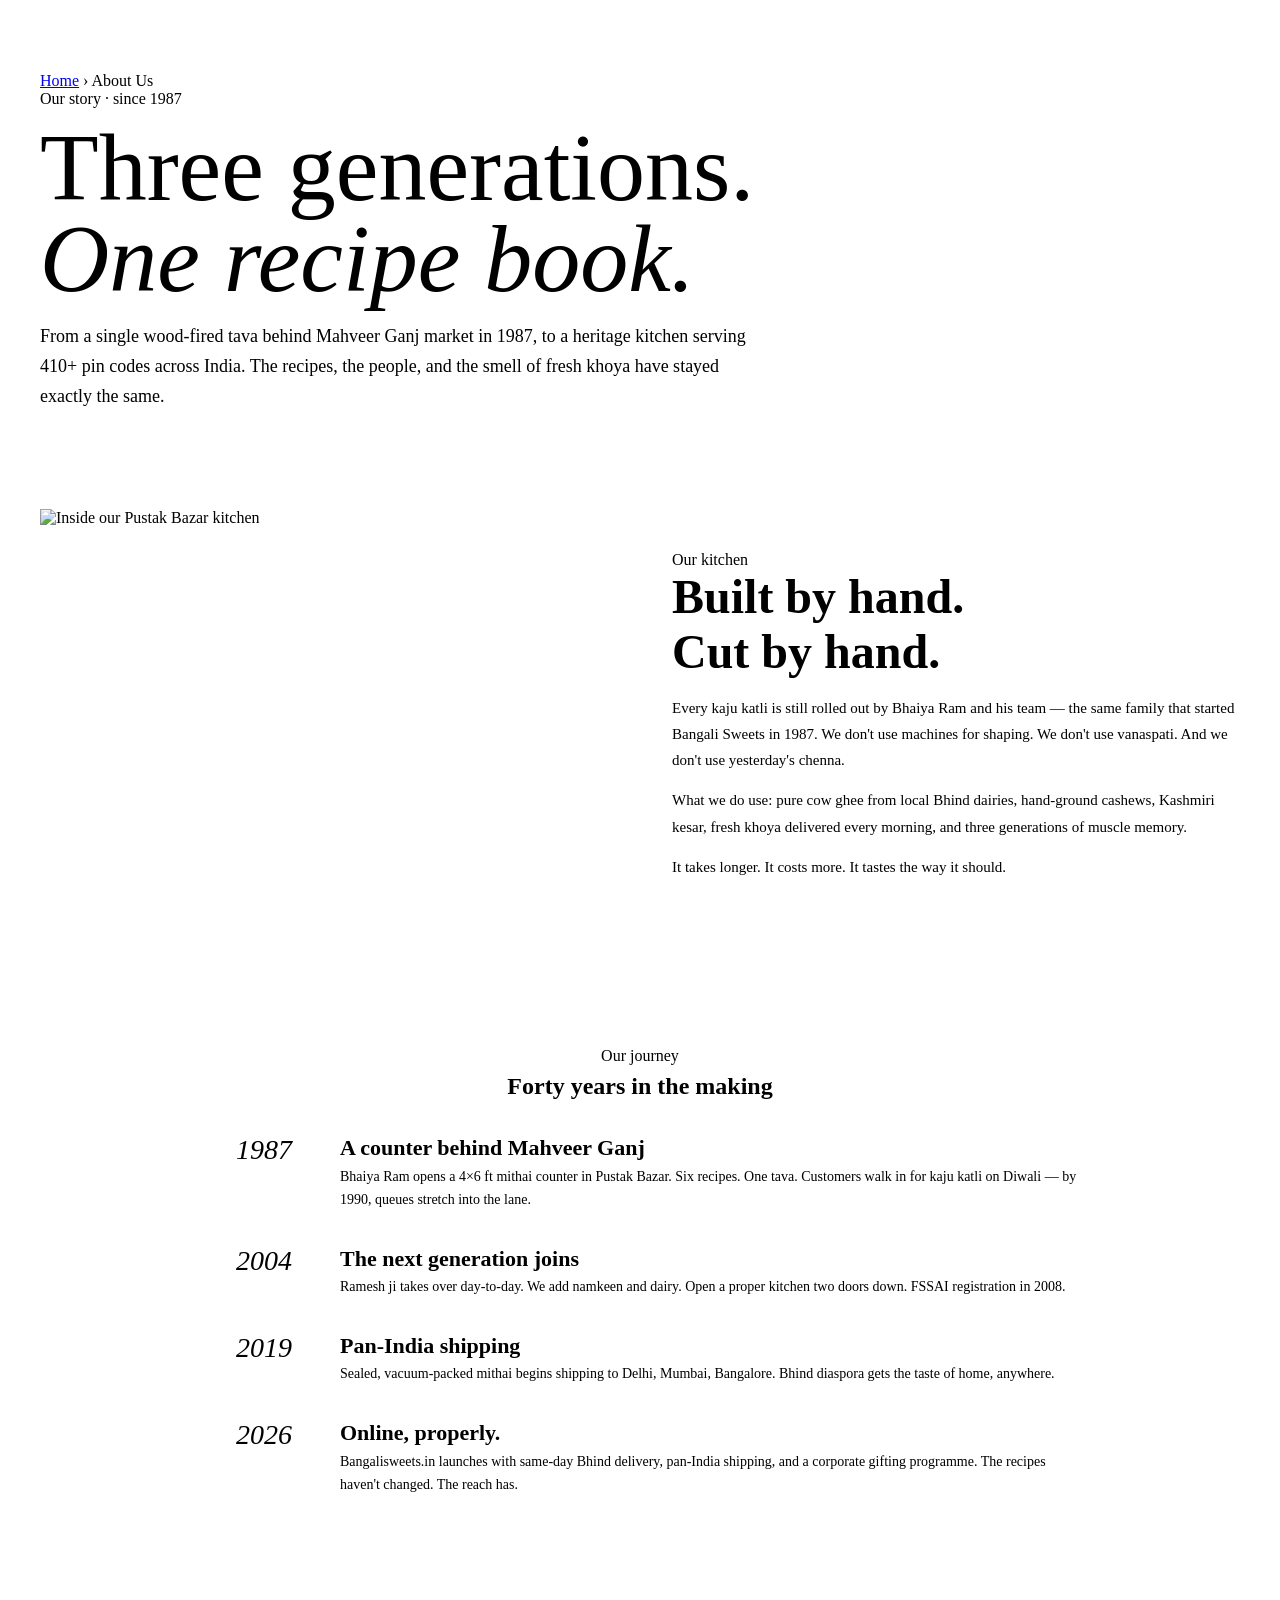
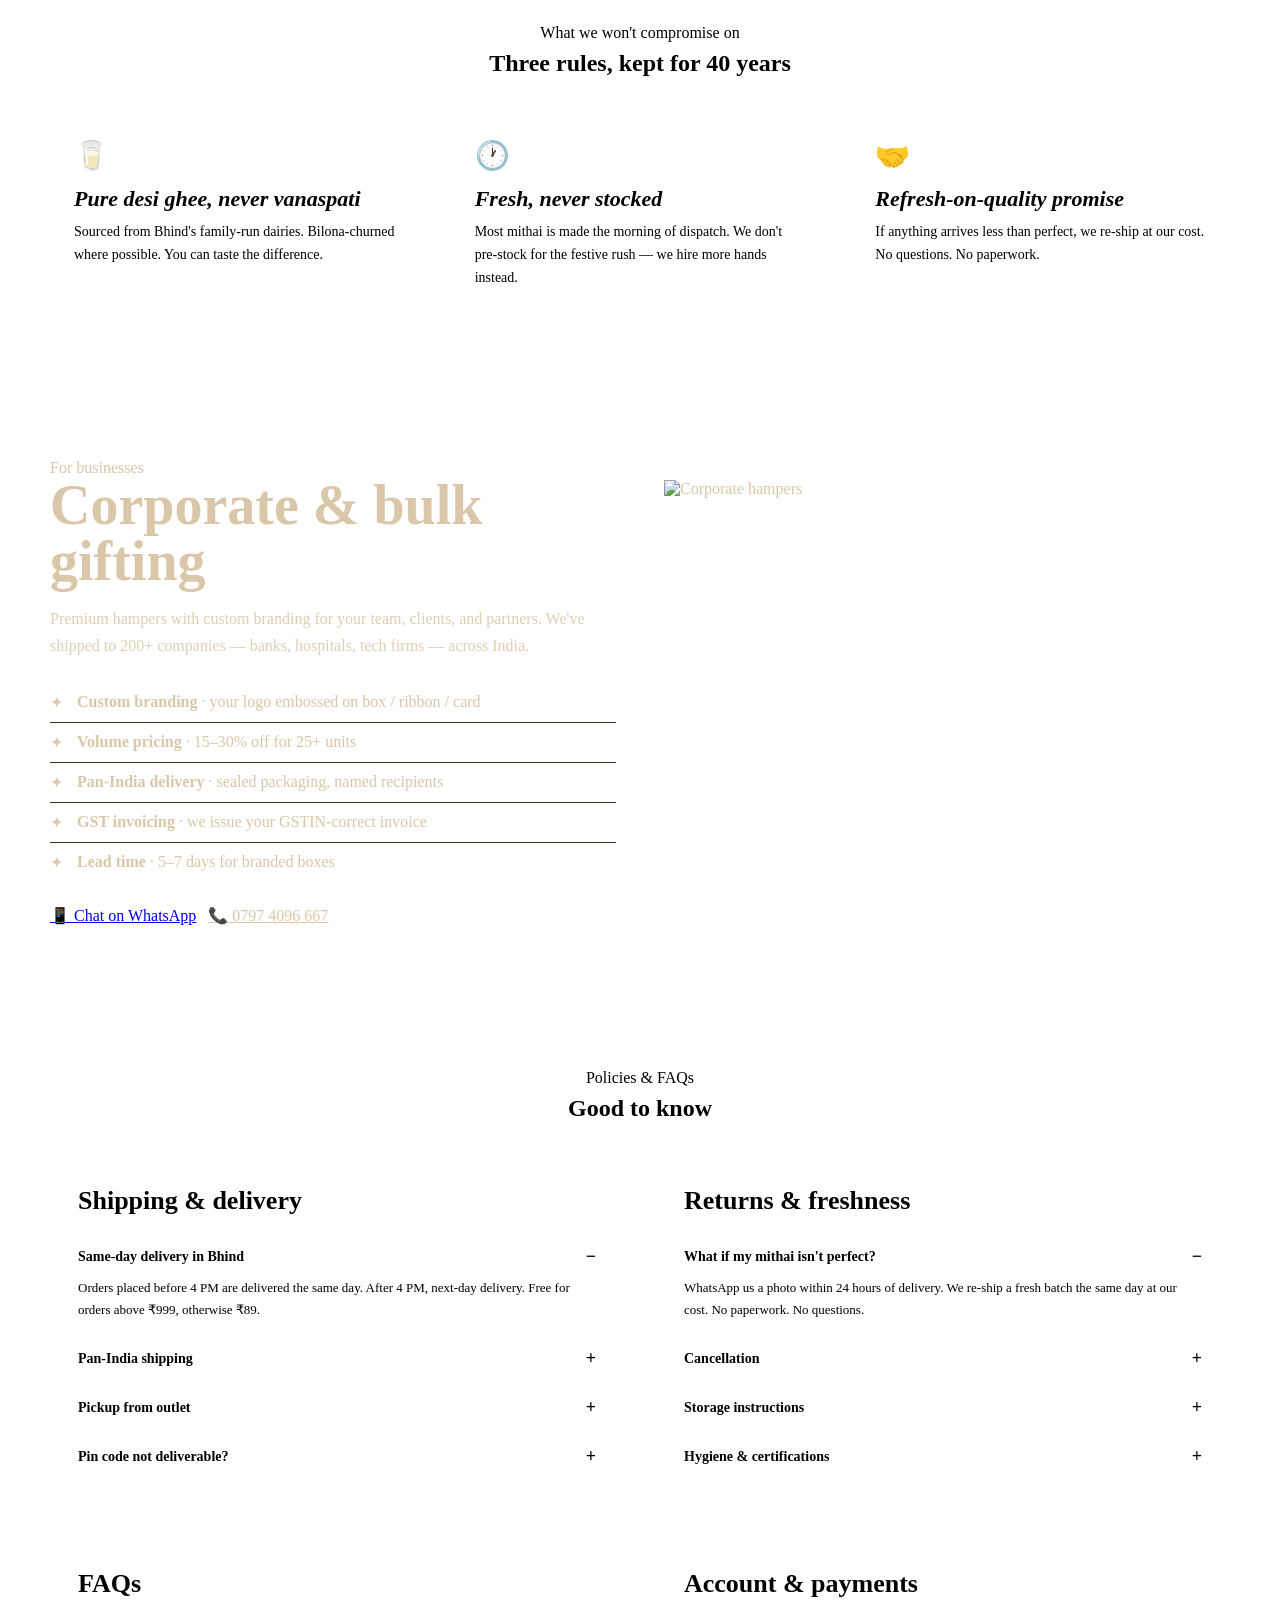
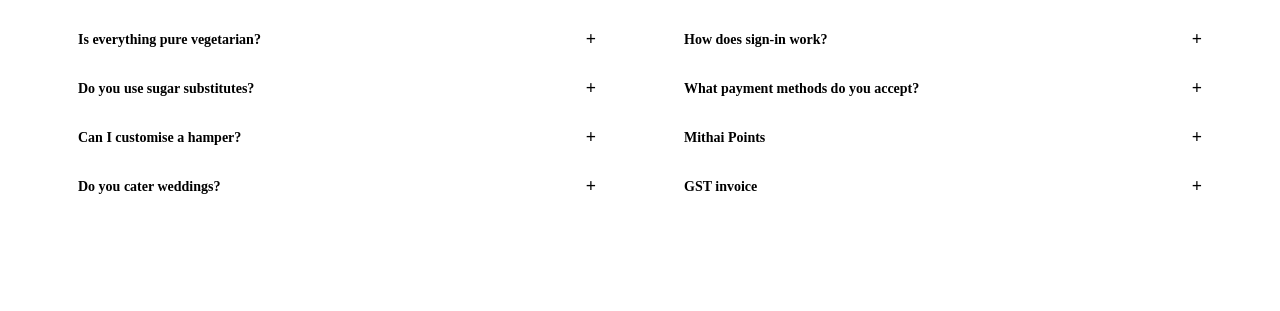
==== about.html @ 1b6e469c "basic backend integration" ====
<!doctype html>
<html lang="en">
<head>
  <meta charset="utf-8"/>
  <meta name="viewport" content="width=device-width, initial-scale=1"/>
  <title>About Us — Bangali Sweets, Bhind · Since 1987</title>
  <meta name="description" content="Three generations of mithai-making in Pustak Bazar, Bhind. Read about our story, kitchen, shipping policy, and corporate gifting programme."/>
  <link rel="canonical" href="https://bangalisweets.in/about.html"/>
  <link rel="preconnect" href="https://fonts.googleapis.com"/>
  <link rel="preconnect" href="https://fonts.gstatic.com" crossorigin/>
  <link href="https://fonts.googleapis.com/css2?family=Cormorant+Garamond:ital,wght@0,400;0,500;0,600;0,700;1,400;1,500;1,600;1,700&family=Manrope:wght@400;500;600;700;800&family=Hind:wght@400;500;600;700&family=Tiro+Devanagari+Hindi:ital@0;1&display=swap" rel="stylesheet"/>
  <link rel="stylesheet" href="assets/site.css"/>
  <style>
    .about-hero {
      padding: 64px 32px 32px;
      max-width: 1320px;
      margin: 0 auto;
    }
    .about-hero h1 { font-family: var(--display); font-size: clamp(48px, 8vw, 96px); margin: 14px 0; line-height: 0.95; font-weight: 500; }
    .about-hero h1 .alt { font-style: italic; color: var(--accent); }
    .about-hero .lede { font-size: 18px; color: var(--ink-2); line-height: 1.65; max-width: 720px; }

    .story-grid {
      max-width: 1320px;
      margin: 0 auto;
      padding: 48px 32px;
      display: grid;
      grid-template-columns: 1fr 1fr;
      gap: 64px;
      align-items: center;
    }
    .story-grid .tile { aspect-ratio: 4/3; border-radius: var(--radius-lg); }
    .story-grid p { font-size: 15px; line-height: 1.75; color: var(--ink-2); margin: 0 0 14px; }
    .story-grid h2 { font-family: var(--display); font-size: clamp(32px, 5vw, 48px); margin: 0 0 16px; }

    .timeline-section { padding: 64px 32px; background: var(--paper); }
    .timeline {
      max-width: 880px;
      margin: 0 auto;
      position: relative;
    }
    .timeline::before {
      content: "";
      position: absolute;
      left: 110px; top: 8px; bottom: 8px;
      width: 1px;
      background: var(--rule-strong);
    }
    .tl-row {
      display: grid;
      grid-template-columns: 110px 30px 1fr;
      gap: 0;
      margin-bottom: 36px;
    }
    .tl-row:last-child { margin-bottom: 0; }
    .tl-year { font-family: var(--display); font-style: italic; font-size: 28px; color: var(--accent); text-align: right; padding-right: 18px; line-height: 1; }
    .tl-dot {
      position: relative;
      display: flex;
      justify-content: center;
    }
    .tl-dot::before {
      content: "";
      position: absolute;
      top: 6px;
      width: 14px; height: 14px;
      border-radius: 50%;
      background: var(--gold);
      border: 3px solid var(--paper);
    }
    .tl-body h3 { font-family: var(--display); font-size: 22px; margin: 0 0 4px; line-height: 1.1; }
    .tl-body p { margin: 0; color: var(--ink-2); font-size: 14px; line-height: 1.65; }

    .values-section { padding: 64px 32px; }
    .values-grid {
      max-width: 1180px;
      margin: 0 auto;
      display: grid;
      grid-template-columns: repeat(3, 1fr);
      gap: 22px;
    }
    .value-card {
      padding: 26px 24px;
      border: 1px solid var(--rule);
      border-radius: var(--radius-lg);
      background: var(--paper);
    }
    .value-card .ic { font-size: 28px; margin-bottom: 14px; }
    .value-card h3 { font-family: var(--display); font-size: 22px; margin: 0 0 8px; font-style: italic; }
    .value-card p { color: var(--ink-2); font-size: 14px; line-height: 1.65; margin: 0; }

    /* B2B */
    .b2b-section {
      padding: 80px 32px;
      background: var(--ink);
      color: #dac6a8;
    }
    .b2b-grid {
      max-width: 1180px;
      margin: 0 auto;
      display: grid;
      grid-template-columns: 1fr 1fr;
      gap: 48px;
      align-items: center;
    }
    .b2b-section h2 { font-family: var(--display); font-size: clamp(36px, 5vw, 56px); color: var(--gold); margin: 0 0 16px; line-height: 1; }
    .b2b-section .lede { font-size: 16px; line-height: 1.7; opacity: .85; margin: 0 0 24px; }
    .b2b-section ul { list-style: none; padding: 0; }
    .b2b-section li { padding: 10px 0; border-bottom: 1px solid #3a2a1a; display: flex; gap: 14px; }
    .b2b-section li:last-child { border-bottom: none; }
    .b2b-section li::before { content: "✦"; color: var(--gold); }
    .b2b-section .tile { aspect-ratio: 4/3; border-radius: var(--radius-lg); }

    /* Policies (FAQ + shipping etc.) */
    .policies-section { padding: 64px 32px; }
    .policies-grid {
      max-width: 1180px;
      margin: 0 auto;
      display: grid;
      grid-template-columns: 1fr 1fr;
      gap: 32px;
    }
    .policy-card {
      background: var(--paper);
      border: 1px solid var(--rule);
      border-radius: var(--radius-lg);
      padding: 28px;
    }
    .policy-card h3 { font-family: var(--display); font-size: 26px; margin: 0 0 16px; }
    .policy-card details {
      border-bottom: 1px solid var(--rule);
      padding: 14px 0;
    }
    .policy-card details:last-child { border-bottom: none; }
    .policy-card summary {
      list-style: none;
      cursor: pointer;
      font-weight: 600;
      font-size: 14px;
      display: flex; justify-content: space-between; align-items: center;
    }
    .policy-card summary::after { content: "+"; font-size: 18px; color: var(--ink-3); }
    .policy-card details[open] summary::after { content: "−"; }
    .policy-card p { color: var(--ink-2); font-size: 13px; line-height: 1.65; margin: 10px 0 0; }

    @media (max-width: 880px) {
      .story-grid { grid-template-columns: 1fr; gap: 32px; }
      .values-grid { grid-template-columns: 1fr; }
      .b2b-grid { grid-template-columns: 1fr; gap: 32px; }
      .policies-grid { grid-template-columns: 1fr; }
      .timeline::before { left: 14px; }
      .tl-row { grid-template-columns: 30px 1fr; }
      .tl-year { display: block; grid-column: 1 / -1; text-align: left; padding-right: 0; margin-bottom: 8px; }
    }
    @media (max-width: 540px) {
      .about-hero, .story-grid, .timeline-section, .values-section, .policies-section, .b2b-section { padding-left: 16px; padding-right: 16px; }
    }
  </style>
</head>
<body>
  <header id="site-header"></header>

  <main>
    <section class="about-hero" id="story">
      <nav class="crumb">
        <a href="index.html">Home</a>
        <span class="sep">›</span>
        <span class="curr">About Us</span>
      </nav>
      <div class="eyebrow" style="color: var(--gold)">Our story · since 1987</div>
      <h1>Three generations.<br/><span class="alt">One recipe book.</span></h1>
      <p class="lede">From a single wood-fired tava behind Mahveer Ganj market in 1987, to a heritage kitchen serving 410+ pin codes across India. The recipes, the people, and the smell of fresh khoya have stayed exactly the same.</p>
    </section>

    <section class="story-grid">
      <div class="tile">
        <img src="https://images.unsplash.com/photo-1606312619070-d48b4c652a52?w=900&q=80&auto=format" alt="Inside our Pustak Bazar kitchen"/>
      </div>
      <div>
        <div class="eyebrow">Our kitchen</div>
        <h2>Built by hand. <br/>Cut by hand.</h2>
        <p>Every kaju katli is still rolled out by Bhaiya Ram and his team — the same family that started Bangali Sweets in 1987. We don't use machines for shaping. We don't use vanaspati. And we don't use yesterday's chenna.</p>
        <p>What we do use: pure cow ghee from local Bhind dairies, hand-ground cashews, Kashmiri kesar, fresh khoya delivered every morning, and three generations of muscle memory.</p>
        <p>It takes longer. It costs more. It tastes the way it should.</p>
      </div>
    </section>

    <section class="timeline-section">
      <div style="max-width: 880px; margin: 0 auto; text-align: center;">
        <div class="eyebrow" style="color: var(--gold)">Our journey</div>
        <h2 class="h2 disp" style="margin: 8px 0 36px;">Forty years in the making</h2>
      </div>
      <div class="timeline">
        <div class="tl-row">
          <div class="tl-year">1987</div><div class="tl-dot"></div>
          <div class="tl-body">
            <h3>A counter behind Mahveer Ganj</h3>
            <p>Bhaiya Ram opens a 4×6 ft mithai counter in Pustak Bazar. Six recipes. One tava. Customers walk in for kaju katli on Diwali — by 1990, queues stretch into the lane.</p>
          </div>
        </div>
        <div class="tl-row">
          <div class="tl-year">2004</div><div class="tl-dot"></div>
          <div class="tl-body">
            <h3>The next generation joins</h3>
            <p>Ramesh ji takes over day-to-day. We add namkeen and dairy. Open a proper kitchen two doors down. FSSAI registration in 2008.</p>
          </div>
        </div>
        <div class="tl-row">
          <div class="tl-year">2019</div><div class="tl-dot"></div>
          <div class="tl-body">
            <h3>Pan-India shipping</h3>
            <p>Sealed, vacuum-packed mithai begins shipping to Delhi, Mumbai, Bangalore. Bhind diaspora gets the taste of home, anywhere.</p>
          </div>
        </div>
        <div class="tl-row">
          <div class="tl-year">2026</div><div class="tl-dot"></div>
          <div class="tl-body">
            <h3>Online, properly.</h3>
            <p>Bangalisweets.in launches with same-day Bhind delivery, pan-India shipping, and a corporate gifting programme. The recipes haven't changed. The reach has.</p>
          </div>
        </div>
      </div>
    </section>

    <section class="values-section">
      <div style="max-width: 1180px; margin: 0 auto; text-align: center; margin-bottom: 36px;">
        <div class="eyebrow">What we won't compromise on</div>
        <h2 class="h2 disp" style="margin: 8px 0 0;">Three rules, kept for 40 years</h2>
      </div>
      <div class="values-grid">
        <div class="value-card">
          <div class="ic">🥛</div>
          <h3>Pure desi ghee, never vanaspati</h3>
          <p>Sourced from Bhind's family-run dairies. Bilona-churned where possible. You can taste the difference.</p>
        </div>
        <div class="value-card">
          <div class="ic">🕐</div>
          <h3>Fresh, never stocked</h3>
          <p>Most mithai is made the morning of dispatch. We don't pre-stock for the festive rush — we hire more hands instead.</p>
        </div>
        <div class="value-card">
          <div class="ic">🤝</div>
          <h3>Refresh-on-quality promise</h3>
          <p>If anything arrives less than perfect, we re-ship at our cost. No questions. No paperwork.</p>
        </div>
      </div>
    </section>

    <section class="b2b-section" id="corporate">
      <div class="b2b-grid">
        <div>
          <div class="eyebrow" style="color: var(--gold)">For businesses</div>
          <h2>Corporate &amp; bulk gifting</h2>
          <p class="lede">Premium hampers with custom branding for your team, clients, and partners. We've shipped to 200+ companies — banks, hospitals, tech firms — across India.</p>
          <ul>
            <li><span><strong>Custom branding</strong> · your logo embossed on box / ribbon / card</span></li>
            <li><span><strong>Volume pricing</strong> · 15–30% off for 25+ units</span></li>
            <li><span><strong>Pan-India delivery</strong> · sealed packaging, named recipients</span></li>
            <li><span><strong>GST invoicing</strong> · we issue your GSTIN-correct invoice</span></li>
            <li><span><strong>Lead time</strong> · 5–7 days for branded boxes</span></li>
          </ul>
          <div style="display: flex; gap: 12px; margin-top: 24px; flex-wrap: wrap;">
            <a class="btn btn-gold btn-lg" href="https://wa.me/917974096667">📱 Chat on WhatsApp</a>
            <a class="btn btn-ghost btn-lg" style="border-color: #5a4a3a; color: var(--gold)" href="tel:+917974096667">📞 0797 4096 667</a>
          </div>
        </div>
        <div class="tile">
          <img src="https://images.unsplash.com/photo-1599490659213-e2b9527bd087?w=900&q=80&auto=format" alt="Corporate hampers"/>
        </div>
      </div>
    </section>

    <section class="policies-section" id="shipping">
      <div style="max-width: 1180px; margin: 0 auto; text-align: center; margin-bottom: 36px;">
        <div class="eyebrow">Policies &amp; FAQs</div>
        <h2 class="h2 disp" style="margin: 8px 0 0;">Good to know</h2>
      </div>
      <div class="policies-grid">
        <div class="policy-card" id="shipping-info">
          <h3>Shipping &amp; delivery</h3>
          <details open>
            <summary>Same-day delivery in Bhind</summary>
            <p>Orders placed before 4 PM are delivered the same day. After 4 PM, next-day delivery. Free for orders above ₹999, otherwise ₹89.</p>
          </details>
          <details>
            <summary>Pan-India shipping</summary>
            <p>3–5 business days via Delhivery / Bluedart. ₹89 per kg, free above ₹1,499. Sealed packaging with thermal liners for mithai &amp; dairy.</p>
          </details>
          <details>
            <summary>Pickup from outlet</summary>
            <p>Order online, pick up from our Pustak Bazar outlet. Always FREE. We'll WhatsApp you when ready — usually within 30 minutes.</p>
          </details>
          <details>
            <summary>Pin code not deliverable?</summary>
            <p>We deliver to 410+ pin codes. If yours isn't covered, WhatsApp us — for premium orders we arrange a direct courier.</p>
          </details>
        </div>

        <div class="policy-card" id="returns">
          <h3>Returns &amp; freshness</h3>
          <details open>
            <summary>What if my mithai isn't perfect?</summary>
            <p>WhatsApp us a photo within 24 hours of delivery. We re-ship a fresh batch the same day at our cost. No paperwork. No questions.</p>
          </details>
          <details>
            <summary>Cancellation</summary>
            <p>Cancel free of charge up to 1 hour before dispatch. After dispatch, no cancellations on perishable items.</p>
          </details>
          <details>
            <summary>Storage instructions</summary>
            <p>Most mithai: 5–10 days at room temperature in a sealed container. Khoya-based items (kalakand, rasgulla): refrigerate within 2 days. Each pack carries item-specific instructions.</p>
          </details>
          <details>
            <summary>Hygiene &amp; certifications</summary>
            <p>FSSAI Lic. ${BB.shop.fssai}. Monthly kitchen audits. All ingredients GMP-tracked. Vegetarian-only kitchen.</p>
          </details>
        </div>

        <div class="policy-card" id="faq">
          <h3>FAQs</h3>
          <details>
            <summary>Is everything pure vegetarian?</summary>
            <p>Yes. We have been a 100% vegetarian kitchen since day one. No eggs in mithai. Our bakery has eggless options clearly marked.</p>
          </details>
          <details>
            <summary>Do you use sugar substitutes?</summary>
            <p>Our Anjeer Roll is naturally sweetened with figs and dates — no added sugar. On request we can prepare sugar-free versions of select mithai for diabetic customers (5-day lead time).</p>
          </details>
          <details>
            <summary>Can I customise a hamper?</summary>
            <p>Yes. WhatsApp us your selection and we'll build a custom box. Minimum order ₹999. Add notes, ribbons, custom cards.</p>
          </details>
          <details>
            <summary>Do you cater weddings?</summary>
            <p>Yes — full mithai &amp; namkeen catering for weddings in Bhind / Gwalior region. WhatsApp 0797 4096 667 for our wedding rate card.</p>
          </details>
        </div>

        <div class="policy-card">
          <h3>Account &amp; payments</h3>
          <details>
            <summary>How does sign-in work?</summary>
            <p>Just your phone number — we send a 6-digit OTP. No passwords to remember. Your orders, addresses and Mithai Points are saved to your number.</p>
          </details>
          <details>
            <summary>What payment methods do you accept?</summary>
            <p>UPI (PhonePe, Google Pay, Paytm), debit &amp; credit cards, net banking. Cash on Delivery is available within Bhind only.</p>
          </details>
          <details>
            <summary>Mithai Points</summary>
            <p>Earn 2 points per ₹100 spent. 200 points = ₹100 off your next order. Valid for 1 year from earning.</p>
          </details>
          <details>
            <summary>GST invoice</summary>
            <p>Add your GSTIN at checkout and we'll issue a tax invoice. Required for corporate / B2B orders.</p>
          </details>
        </div>
      </div>
    </section>
  </main>

  <footer id="site-footer"></footer>

  <script src="assets/catalog.js"></script>
  <script src="assets/app.js"></script>
  <script src="assets/api.js"></script>
  <script>
    BB_APP.mount();
  </script>
</body>
</html>
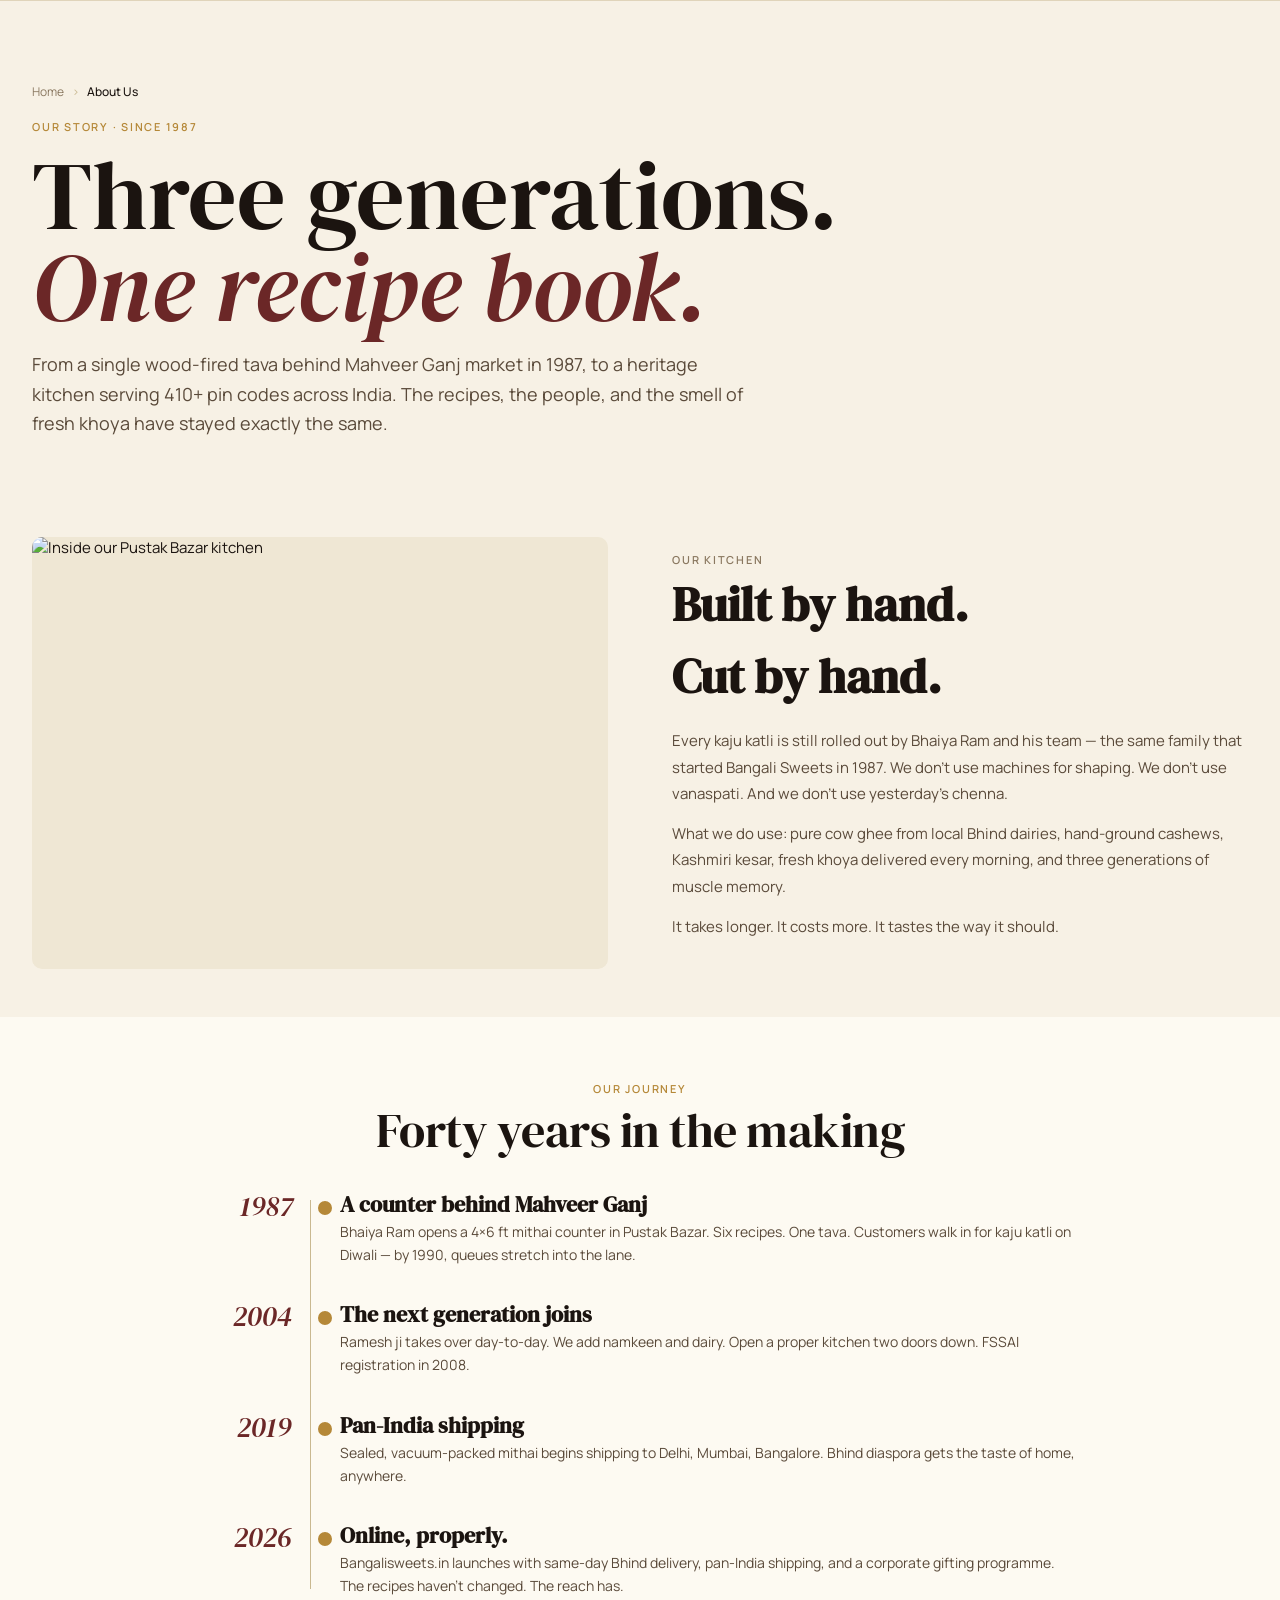
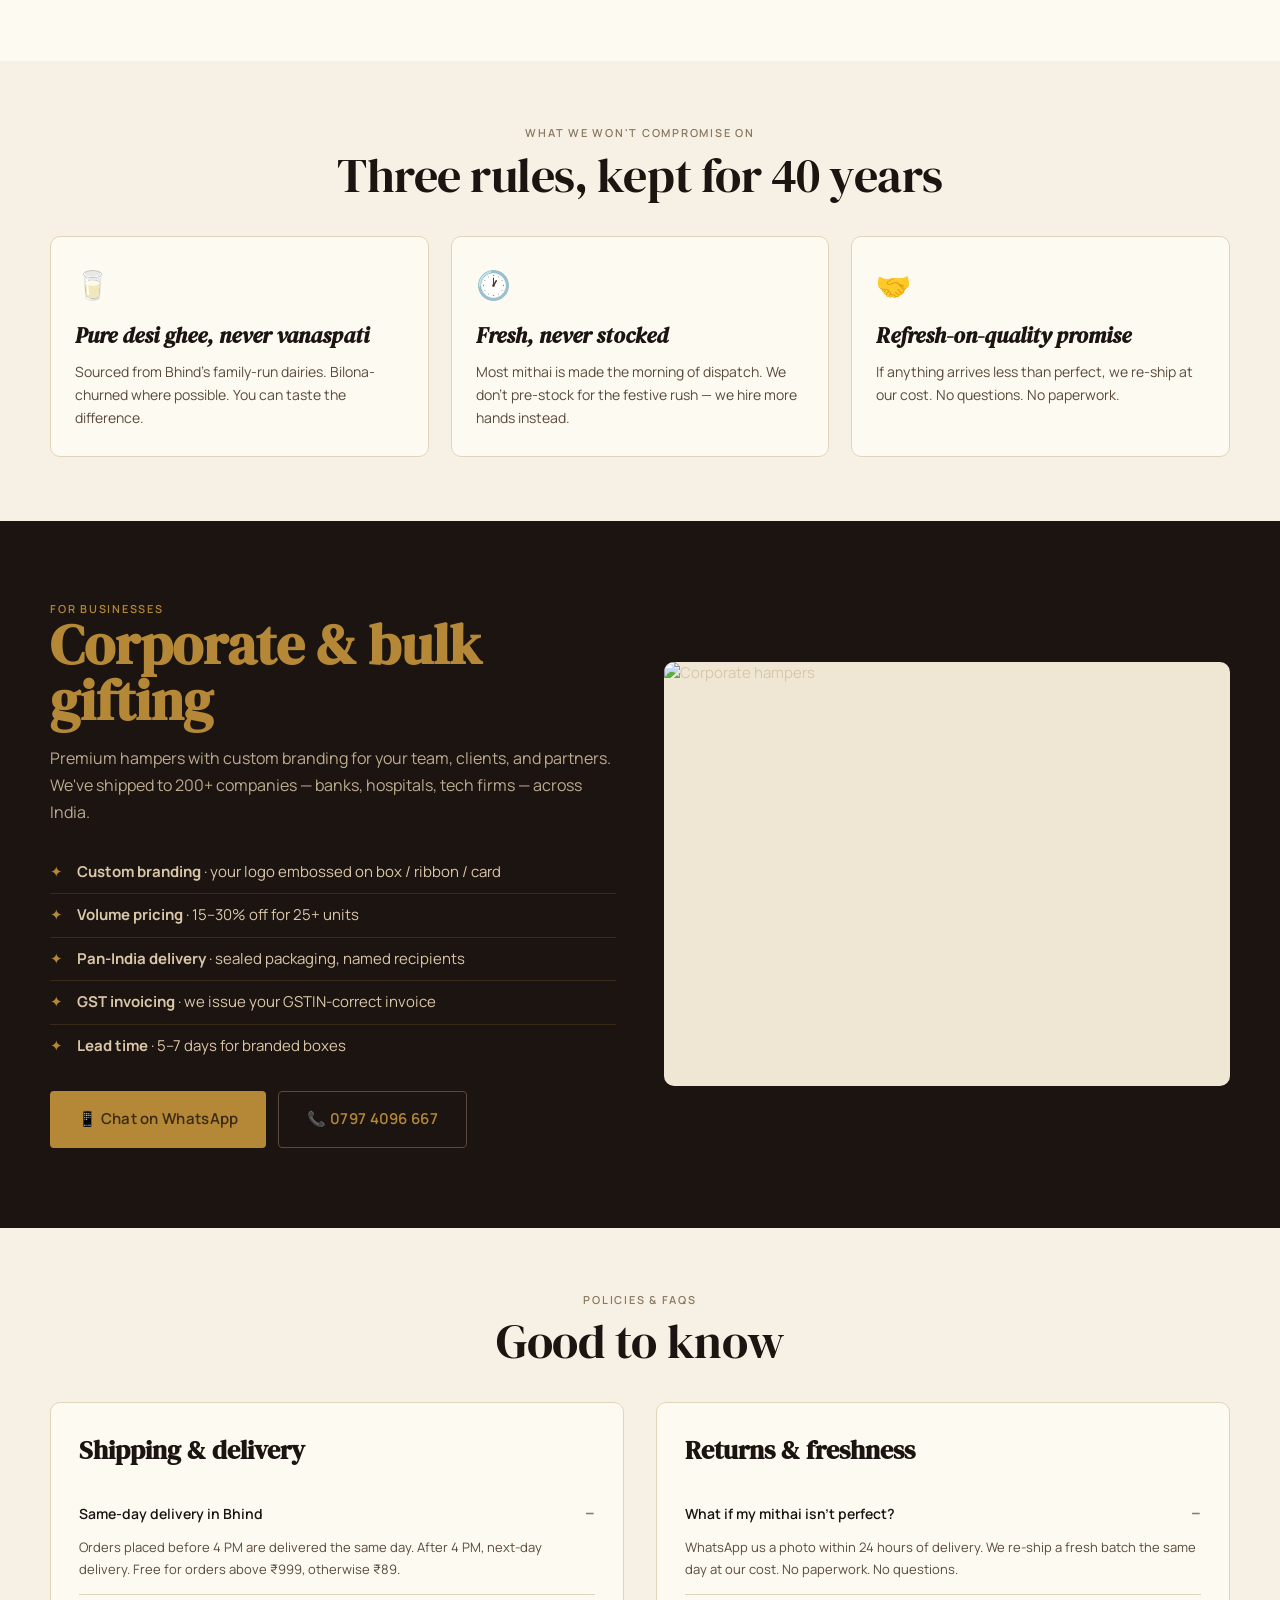
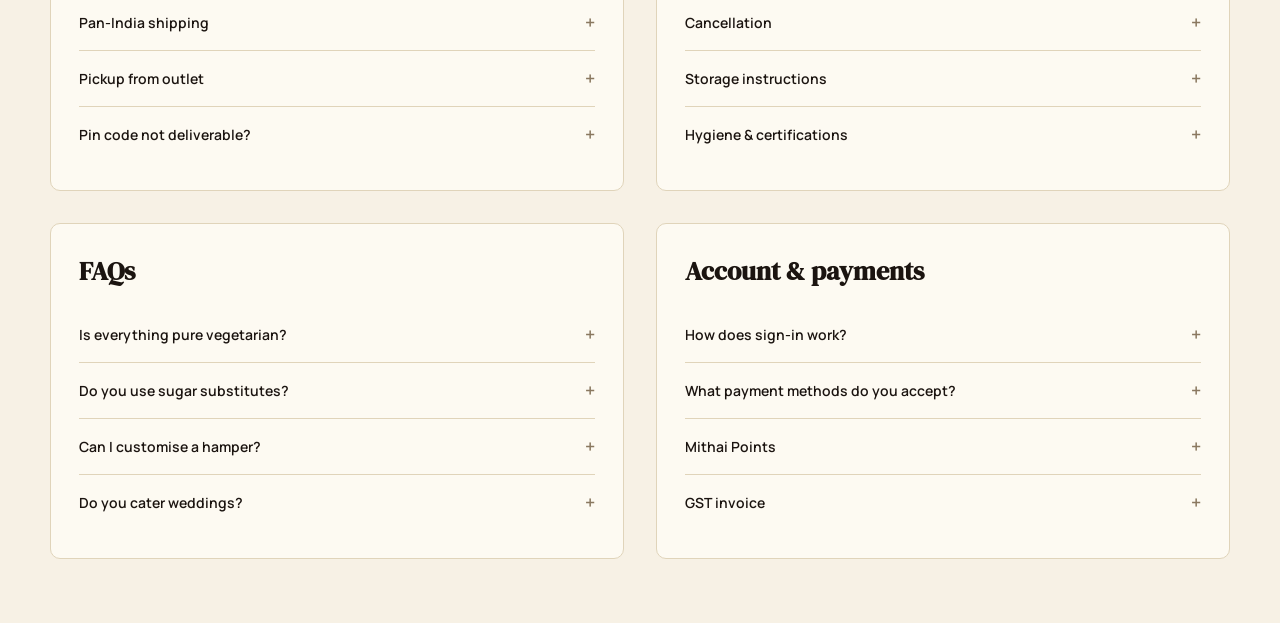
==== commit c59974f0: "fix" ====
--- a/about.html
+++ b/about.html
@@ -8,7 +8,7 @@
   <link rel="canonical" href="https://bangalisweets.in/about.html"/>
   <link rel="preconnect" href="https://fonts.googleapis.com"/>
   <link rel="preconnect" href="https://fonts.gstatic.com" crossorigin/>
-  <link href="https://fonts.googleapis.com/css2?family=Cormorant+Garamond:ital,wght@0,400;0,500;0,600;0,700;1,400;1,500;1,600;1,700&family=Manrope:wght@400;500;600;700;800&family=Hind:wght@400;500;600;700&family=Tiro+Devanagari+Hindi:ital@0;1&display=swap" rel="stylesheet"/>
+  <link href="https://fonts.googleapis.com/css2?family=DM+Serif+Display:ital@0;1&family=Manrope:wght@400;500;600;700;800&family=Hind:wght@400;500;600;700&family=Tiro+Devanagari+Hindi:ital@0;1&display=swap" rel="stylesheet"/>
   <link rel="stylesheet" href="assets/site.css"/>
   <style>
     .about-hero {
@@ -363,7 +363,7 @@
 
   <script src="assets/catalog.js"></script>
   <script src="assets/app.js"></script>
-  <script src="assets/api.js"></script>
+  <script src="assets/env.js"></script>  <script src="assets/api.js"></script>
   <script>
     BB_APP.mount();
   </script>
--- a/assets/site.css
+++ b/assets/site.css
@@ -0,0 +1,594 @@
+/* ===================================================================
+   Bangali Sweets — Site stylesheet
+   Direction A · Mithai Editorial
+   =================================================================== */
+
+:root {
+  --bg: #f7f1e5;
+  --bg-sub: #efe7d4;
+  --paper: #fdfaf2;
+  --ink: #1b1410;
+  --ink-2: #5a4a3a;
+  --ink-3: #8a7860;
+  --rule: #e0d4ba;
+  --rule-strong: #c9b890;
+  --accent: #6b2727;
+  --accent-ink: #fdfaf2;
+  --gold: #b58838;
+  --gold-ink: #3a2a10;
+  --leaf: #2f4a2a;
+  --berry: #8a2a3a;
+  --danger: #b03a3a;
+  --ok: #2f6a3a;
+  --display: "DM Serif Display", Georgia, serif;
+  --sans: "Manrope", ui-sans-serif, sans-serif;
+  --hindi: "Tiro Devanagari Hindi", "Hind", serif;
+  --hindi-sans: "Hind", "Tiro Devanagari Hindi", serif;
+  --radius: 4px;
+  --radius-lg: 10px;
+  --shadow-sm: 0 1px 2px rgba(45,30,15,.06), 0 1px 1px rgba(45,30,15,.04);
+  --shadow-md: 0 8px 24px -8px rgba(45,30,15,.18), 0 2px 6px rgba(45,30,15,.06);
+  --header-h: 132px;
+}
+
+* { box-sizing: border-box; }
+
+html, body {
+  margin: 0; padding: 0;
+  background: var(--bg);
+  color: var(--ink);
+  font-family: var(--sans);
+  font-size: 15px;
+  line-height: 1.5;
+  -webkit-font-smoothing: antialiased;
+  font-feature-settings: "ss01", "cv11";
+}
+
+a { color: inherit; text-decoration: none; }
+button { font-family: inherit; cursor: pointer; border: none; background: none; color: inherit; }
+input, textarea, select { font-family: inherit; }
+
+img { display: block; max-width: 100%; }
+
+.disp { font-family: var(--display); font-weight: 500; letter-spacing: -0.01em; }
+.italic { font-style: italic; }
+.hindi { font-family: var(--hindi); }
+.hindi-sans { font-family: var(--hindi-sans); }
+
+.eyebrow {
+  text-transform: uppercase;
+  letter-spacing: 0.16em;
+  font-size: 11px;
+  font-weight: 600;
+  color: var(--ink-3);
+}
+
+.wrap { max-width: 1320px; margin: 0 auto; padding: 0 32px; }
+.wrap-tight { max-width: 980px; margin: 0 auto; padding: 0 32px; }
+
+/* ============================== HEADER ============================== */
+.site-header {
+  background: var(--paper);
+  border-bottom: 1px solid var(--rule);
+  position: sticky;
+  top: 0;
+  z-index: 50;
+}
+.bar-promo {
+  background: var(--ink);
+  color: #dac6a8;
+  font-size: 12px;
+  padding: 8px 32px;
+  display: flex;
+  justify-content: space-between;
+  align-items: center;
+  gap: 16px;
+}
+.bar-promo .pr { display: flex; gap: 22px; }
+.bar-promo a { opacity: .85; }
+.bar-promo a:hover { opacity: 1; color: var(--gold); }
+
+.bar-main {
+  display: flex;
+  align-items: center;
+  justify-content: space-between;
+  padding: 18px 32px;
+  gap: 24px;
+  max-width: 1320px;
+  margin: 0 auto;
+}
+
+.logo {
+  display: flex;
+  align-items: center;
+  gap: 14px;
+  flex: 0 0 auto;
+}
+.logo .seal {
+  width: 52px; height: 52px;
+  border: 1px solid var(--gold);
+  color: var(--gold);
+  border-radius: 50%;
+  display: flex;
+  align-items: center;
+  justify-content: center;
+  font-family: var(--display);
+  font-style: italic;
+  font-size: 26px;
+  flex: 0 0 auto;
+}
+.logo .nm {
+  font-family: var(--display);
+  font-size: 24px;
+  line-height: 1;
+  letter-spacing: 0.01em;
+}
+.logo .nm-hi {
+  font-family: var(--hindi);
+  font-size: 13px;
+  color: var(--accent);
+  margin-top: 3px;
+}
+
+.search {
+  flex: 1;
+  max-width: 480px;
+  position: relative;
+}
+.search input {
+  width: 100%;
+  padding: 12px 16px 12px 42px;
+  font-size: 14px;
+  border: 1px solid transparent;
+  border-radius: var(--radius);
+  background: var(--bg-sub);
+  outline: none;
+}
+.search input:focus { border-color: var(--accent); background: var(--paper); }
+.search .ico {
+  position: absolute;
+  left: 14px;
+  top: 50%;
+  transform: translateY(-50%);
+  color: var(--ink-3);
+}
+
+.utils {
+  display: flex;
+  align-items: center;
+  gap: 22px;
+  color: var(--ink-2);
+}
+.utils a { display: inline-flex; align-items: center; gap: 6px; font-size: 13px; }
+.utils a:hover { color: var(--accent); }
+.utils .cart-pill {
+  background: var(--ink);
+  color: #fff;
+  padding: 8px 14px;
+  border-radius: 999px;
+  font-weight: 600;
+  font-size: 13px;
+}
+
+.bar-nav {
+  border-top: 1px solid var(--rule);
+  display: flex;
+  align-items: center;
+  gap: 28px;
+  padding: 12px 32px;
+  font-size: 13px;
+  font-weight: 500;
+  max-width: 1320px;
+  margin: 0 auto;
+  overflow-x: auto;
+  scrollbar-width: none;
+}
+.bar-nav::-webkit-scrollbar { display: none; }
+.bar-nav a {
+  color: var(--ink-2);
+  white-space: nowrap;
+  padding: 4px 0;
+  border-bottom: 2px solid transparent;
+  margin-bottom: -2px;
+}
+.bar-nav a:hover { color: var(--accent); }
+.bar-nav a.active { color: var(--accent); border-bottom-color: var(--accent); font-weight: 700; }
+.bar-nav .right { margin-left: auto; color: var(--ink-3); display: flex; gap: 22px; }
+
+.mobile-toggle { display: none; }
+
+/* ============================== BUTTONS ============================== */
+.btn {
+  display: inline-flex;
+  align-items: center;
+  justify-content: center;
+  gap: 8px;
+  padding: 12px 22px;
+  font-size: 14px;
+  font-weight: 600;
+  letter-spacing: 0.02em;
+  border-radius: var(--radius);
+  background: var(--accent);
+  color: var(--accent-ink);
+  transition: transform .12s, background .12s;
+}
+.btn:hover { background: #531c1c; }
+.btn:active { transform: translateY(1px); }
+.btn-ghost {
+  background: transparent;
+  color: var(--ink);
+  border: 1px solid var(--rule-strong);
+}
+.btn-ghost:hover { background: var(--bg-sub); border-color: var(--accent); color: var(--accent); }
+.btn-gold { background: var(--gold); color: var(--gold-ink); }
+.btn-gold:hover { background: #9b7330; }
+.btn-sm { padding: 8px 14px; font-size: 12px; }
+.btn-lg { padding: 16px 28px; font-size: 15px; }
+.btn-block { width: 100%; }
+
+/* ============================== CHIPS / TAGS ============================== */
+.chip {
+  display: inline-flex; align-items: center; gap: 6px;
+  padding: 4px 10px;
+  border-radius: 999px;
+  font-size: 11px; font-weight: 600;
+  background: var(--bg-sub); color: var(--ink-2);
+}
+.chip-accent { background: var(--accent); color: var(--accent-ink); }
+.chip-gold { background: var(--gold); color: var(--gold-ink); }
+.chip-leaf { background: color-mix(in srgb, var(--leaf) 14%, transparent); color: var(--leaf); }
+.chip-berry{ background: color-mix(in srgb, var(--berry) 14%, transparent); color: var(--berry); }
+
+/* ============================== TILES / CARDS ============================== */
+.tile {
+  position: relative;
+  background: var(--bg-sub);
+  overflow: hidden;
+  border-radius: var(--radius);
+}
+.tile img { width: 100%; height: 100%; object-fit: cover; }
+
+.card {
+  background: var(--paper);
+  border: 1px solid var(--rule);
+  border-radius: var(--radius-lg);
+  padding: 22px;
+}
+
+.product-card {
+  background: var(--paper);
+  border: 1px solid var(--rule);
+  border-radius: var(--radius-lg);
+  overflow: hidden;
+  display: flex;
+  flex-direction: column;
+  transition: transform .18s, box-shadow .18s, border-color .18s;
+}
+.product-card:hover {
+  transform: translateY(-3px);
+  box-shadow: var(--shadow-md);
+  border-color: var(--rule-strong);
+}
+.product-card .img {
+  aspect-ratio: 1/1;
+  position: relative;
+  overflow: hidden;
+  background: var(--bg-sub);
+}
+.product-card .img img {
+  width: 100%; height: 100%; object-fit: cover;
+  transition: transform .35s;
+}
+.product-card:hover .img img { transform: scale(1.04); }
+.product-card .body { padding: 14px 16px 16px; flex: 1; display: flex; flex-direction: column; }
+.product-card .hi { font-family: var(--hindi); font-size: 12px; color: var(--accent); }
+.product-card .nm { font-family: var(--display); font-size: 18px; font-style: italic; margin: 2px 0 3px; line-height: 1.15; }
+.product-card .meta { font-size: 11px; color: var(--ink-3); margin-bottom: 10px; }
+.product-card .row { display: flex; align-items: center; justify-content: space-between; margin-top: auto; }
+.product-card .price { font-family: var(--display); font-size: 18px; }
+.product-card .price .mrp { font-size: 12px; color: var(--ink-3); text-decoration: line-through; margin-left: 6px; }
+.product-card .add {
+  width: 32px; height: 32px;
+  border-radius: 50%;
+  border: 1px solid var(--rule-strong);
+  color: var(--accent);
+  display: inline-flex;
+  align-items: center;
+  justify-content: center;
+  transition: background .12s, color .12s;
+}
+.product-card .add:hover { background: var(--accent); color: #fff; border-color: var(--accent); }
+.product-card .tag {
+  position: absolute; top: 10px; left: 10px;
+  background: var(--accent); color: #fff;
+  font-size: 10px; font-weight: 700;
+  padding: 3px 8px;
+  border-radius: 99px;
+  letter-spacing: .08em;
+  text-transform: uppercase;
+}
+.product-card .tag.gold { background: var(--gold); color: var(--gold-ink); }
+
+/* ============================== FORMS ============================== */
+.label {
+  display: block;
+  font-size: 11px; font-weight: 600;
+  text-transform: uppercase; letter-spacing: 0.12em;
+  color: var(--ink-3);
+  margin-bottom: 6px;
+}
+.input {
+  width: 100%;
+  padding: 14px 16px;
+  font-size: 15px;
+  border: 1px solid var(--rule);
+  border-radius: var(--radius);
+  background: var(--paper);
+  color: var(--ink);
+  outline: none;
+  transition: border-color .12s;
+}
+.input:focus { border-color: var(--accent); }
+.field { margin-bottom: 16px; }
+.field-row { display: grid; gap: 12px; }
+.field-row.cols-2 { grid-template-columns: 1fr 1fr; }
+
+/* ============================== HEADINGS ============================== */
+.h1 { font-family: var(--display); font-weight: 500; font-size: clamp(40px, 6vw, 84px); line-height: 0.95; letter-spacing: -0.015em; margin: 0; }
+.h2 { font-family: var(--display); font-weight: 500; font-size: clamp(28px, 4vw, 48px); line-height: 1.05; margin: 0; }
+.h3 { font-family: var(--display); font-weight: 500; font-size: clamp(20px, 2.4vw, 28px); line-height: 1.1; margin: 0; }
+
+.section-head {
+  display: flex;
+  align-items: flex-end;
+  justify-content: space-between;
+  gap: 16px;
+  margin-bottom: 28px;
+  flex-wrap: wrap;
+}
+.section-head a.more { font-size: 13px; font-weight: 600; color: var(--accent); }
+
+/* ============================== WARM GRADIENT BG ============================== */
+.warm-grad {
+  background:
+    radial-gradient(900px 500px at 80% 10%, color-mix(in srgb, var(--gold) 20%, transparent), transparent 60%),
+    radial-gradient(700px 400px at 10% 90%, color-mix(in srgb, var(--accent) 12%, transparent), transparent 60%),
+    var(--bg);
+}
+
+/* ============================== FOOTER ============================== */
+.site-footer {
+  background: var(--ink);
+  color: #dac6a8;
+  padding: 56px 32px 24px;
+  margin-top: 80px;
+}
+.site-footer .grid {
+  max-width: 1320px;
+  margin: 0 auto;
+  display: grid;
+  grid-template-columns: 1.6fr 1fr 1fr 1fr 1fr;
+  gap: 32px;
+  margin-bottom: 36px;
+}
+.site-footer h4 {
+  font-size: 11px;
+  letter-spacing: 0.18em;
+  text-transform: uppercase;
+  color: var(--gold);
+  margin: 0 0 14px;
+  font-weight: 600;
+}
+.site-footer a { display: block; font-size: 13px; margin-bottom: 8px; opacity: 0.85; }
+.site-footer a:hover { opacity: 1; color: var(--gold); }
+.site-footer .nm { font-family: var(--display); font-size: 24px; color: var(--gold); }
+.site-footer .nm-hi { font-family: var(--hindi); font-size: 13px; margin-top: 4px; }
+.site-footer .blurb { font-size: 12px; line-height: 1.6; margin: 14px 0; opacity: 0.7; max-width: 280px; }
+.site-footer .social { display: flex; gap: 10px; margin-top: 14px; }
+.site-footer .social span {
+  width: 32px; height: 32px;
+  border: 1px solid #5a4a3a;
+  border-radius: 50%;
+  display: inline-flex;
+  align-items: center;
+  justify-content: center;
+  font-size: 13px;
+  cursor: pointer;
+  transition: color .12s, border-color .12s;
+}
+.site-footer .social span:hover { color: var(--gold); border-color: var(--gold); }
+.site-footer .legal {
+  max-width: 1320px;
+  margin: 0 auto;
+  border-top: 1px solid #3a2a1a;
+  padding-top: 20px;
+  display: flex;
+  justify-content: space-between;
+  font-size: 11px;
+  opacity: 0.55;
+  flex-wrap: wrap;
+  gap: 12px;
+}
+
+/* ============================== BREADCRUMB ============================== */
+.crumb {
+  font-size: 12px;
+  color: var(--ink-3);
+  padding: 18px 0;
+  display: flex;
+  gap: 8px;
+}
+.crumb a { color: var(--ink-3); }
+.crumb a:hover { color: var(--accent); }
+.crumb .sep { color: var(--rule-strong); }
+.crumb .curr { color: var(--ink); font-weight: 500; }
+
+/* ============================== ICON helpers ============================== */
+.ico { width: 18px; height: 18px; display: inline-block; vertical-align: middle; }
+.ico-sm { width: 14px; height: 14px; }
+.ico-lg { width: 22px; height: 22px; }
+
+/* ============================== UTILITIES ============================== */
+.flex { display: flex; }
+.flex-1 { flex: 1; }
+.gap-8 { gap: 8px; } .gap-12 { gap: 12px; } .gap-16 { gap: 16px; } .gap-24 { gap: 24px; }
+.items-center { align-items: center; }
+.justify-between { justify-content: space-between; }
+.mb-12 { margin-bottom: 12px; }
+.mb-16 { margin-bottom: 16px; }
+.mb-24 { margin-bottom: 24px; }
+.mb-36 { margin-bottom: 36px; }
+.mt-12 { margin-top: 12px; }
+.mt-24 { margin-top: 24px; }
+.text-c { text-align: center; }
+.text-r { text-align: right; }
+.muted { color: var(--ink-3); }
+.small { font-size: 12px; }
+
+/* ============================== TOAST ============================== */
+.toast-stack {
+  position: fixed;
+  bottom: 24px;
+  right: 24px;
+  z-index: 999;
+  display: flex;
+  flex-direction: column;
+  gap: 10px;
+  pointer-events: none;
+}
+.toast {
+  background: var(--ink);
+  color: var(--paper);
+  padding: 14px 18px;
+  border-radius: var(--radius);
+  font-size: 13px;
+  box-shadow: var(--shadow-md);
+  display: flex;
+  align-items: center;
+  gap: 10px;
+  min-width: 240px;
+  animation: toastIn .25s ease-out;
+}
+.toast .x { color: var(--gold); font-weight: 700; }
+@keyframes toastIn {
+  from { transform: translateY(20px); opacity: 0; }
+  to   { transform: translateY(0); opacity: 1; }
+}
+
+/* ============================== TABLE ============================== */
+table.table { width: 100%; border-collapse: collapse; font-size: 13px; }
+table.table th {
+  text-align: left;
+  font-weight: 600;
+  color: var(--ink-3);
+  text-transform: uppercase;
+  letter-spacing: 0.1em;
+  font-size: 10px;
+  padding: 12px 14px;
+  border-bottom: 1px solid var(--rule);
+  background: var(--bg-sub);
+}
+table.table td {
+  padding: 12px 14px;
+  border-bottom: 1px solid var(--rule);
+  vertical-align: middle;
+}
+table.table tr:hover td { background: color-mix(in srgb, var(--bg) 50%, var(--paper)); }
+
+.dot { width: 8px; height: 8px; border-radius: 50%; display: inline-block; }
+.dot-ok { background: var(--ok); }
+.dot-warn { background: var(--gold); }
+.dot-low { background: var(--danger); }
+
+/* ============================== RESPONSIVE ============================== */
+@media (max-width: 980px) {
+  .site-footer .grid { grid-template-columns: 1fr 1fr; }
+  .bar-promo .pr { display: none; }
+}
+
+@media (max-width: 760px) {
+  :root { --header-h: auto; }
+  .bar-promo { font-size: 11px; padding: 6px 16px; }
+  .bar-main {
+    padding: 12px 16px;
+    flex-wrap: wrap;
+    gap: 12px;
+  }
+  .logo .seal { width: 40px; height: 40px; font-size: 20px; }
+  .logo .nm { font-size: 18px; }
+  .logo .nm-hi { font-size: 11px; }
+  .search {
+    order: 3;
+    max-width: 100%;
+    flex-basis: 100%;
+  }
+  .utils { gap: 14px; }
+  .utils .lbl { display: none; }
+  .utils .cart-pill { padding: 6px 10px; font-size: 12px; }
+  .bar-nav { padding: 8px 16px; gap: 20px; }
+  .bar-nav .right { display: none; }
+  .wrap, .wrap-tight { padding: 0 16px; }
+  .site-footer { padding: 40px 16px 18px; }
+  .site-footer .grid { grid-template-columns: 1fr; gap: 24px; margin-bottom: 24px; }
+  .field-row.cols-2 { grid-template-columns: 1fr; }
+  .section-head { flex-wrap: wrap; }
+}
+
+@media (max-width: 480px) {
+  .h1 { font-size: 44px; }
+  .h2 { font-size: 28px; }
+}
+
+/* ============================== BACKDROP LOADER ============================== */
+/* Smart, reference-counted overlay. JS shows it only after a short delay (so
+   fast calls never flash) and keeps it up for a minimum time (so it never
+   flickers). Auto-wired to mutating backend calls; also callable manually. */
+.bb-loader {
+  position: fixed;
+  inset: 0;
+  z-index: 2000;
+  display: flex;
+  align-items: center;
+  justify-content: center;
+  background: rgba(45, 30, 15, .42);
+  -webkit-backdrop-filter: blur(3px) saturate(118%);
+  backdrop-filter: blur(3px) saturate(118%);
+  opacity: 0;
+  visibility: hidden;
+  transition: opacity .28s ease, visibility .28s ease;
+}
+.bb-loader.is-on { opacity: 1; visibility: visible; }
+.bb-loader__card {
+  display: flex;
+  flex-direction: column;
+  align-items: center;
+  gap: 16px;
+  padding: 30px 40px;
+  background: var(--paper);
+  border: 1px solid var(--rule);
+  border-radius: var(--radius-lg);
+  box-shadow: var(--shadow-md);
+  transform: translateY(8px) scale(.97);
+  transition: transform .28s ease;
+}
+.bb-loader.is-on .bb-loader__card { transform: translateY(0) scale(1); }
+.bb-loader__ring {
+  width: 46px; height: 46px;
+  border-radius: 50%;
+  border: 3px solid var(--rule);
+  border-top-color: var(--gold);
+  animation: bbSpin .8s linear infinite;
+}
+.bb-loader__msg {
+  font-family: var(--display);
+  font-style: italic;
+  font-size: 19px;
+  line-height: 1.2;
+  color: var(--ink);
+  text-align: center;
+}
+@keyframes bbSpin { to { transform: rotate(360deg); } }
+@media (prefers-reduced-motion: reduce) {
+  .bb-loader__ring { animation-duration: 1.8s; }
+  .bb-loader, .bb-loader__card { transition: none; }
+}
